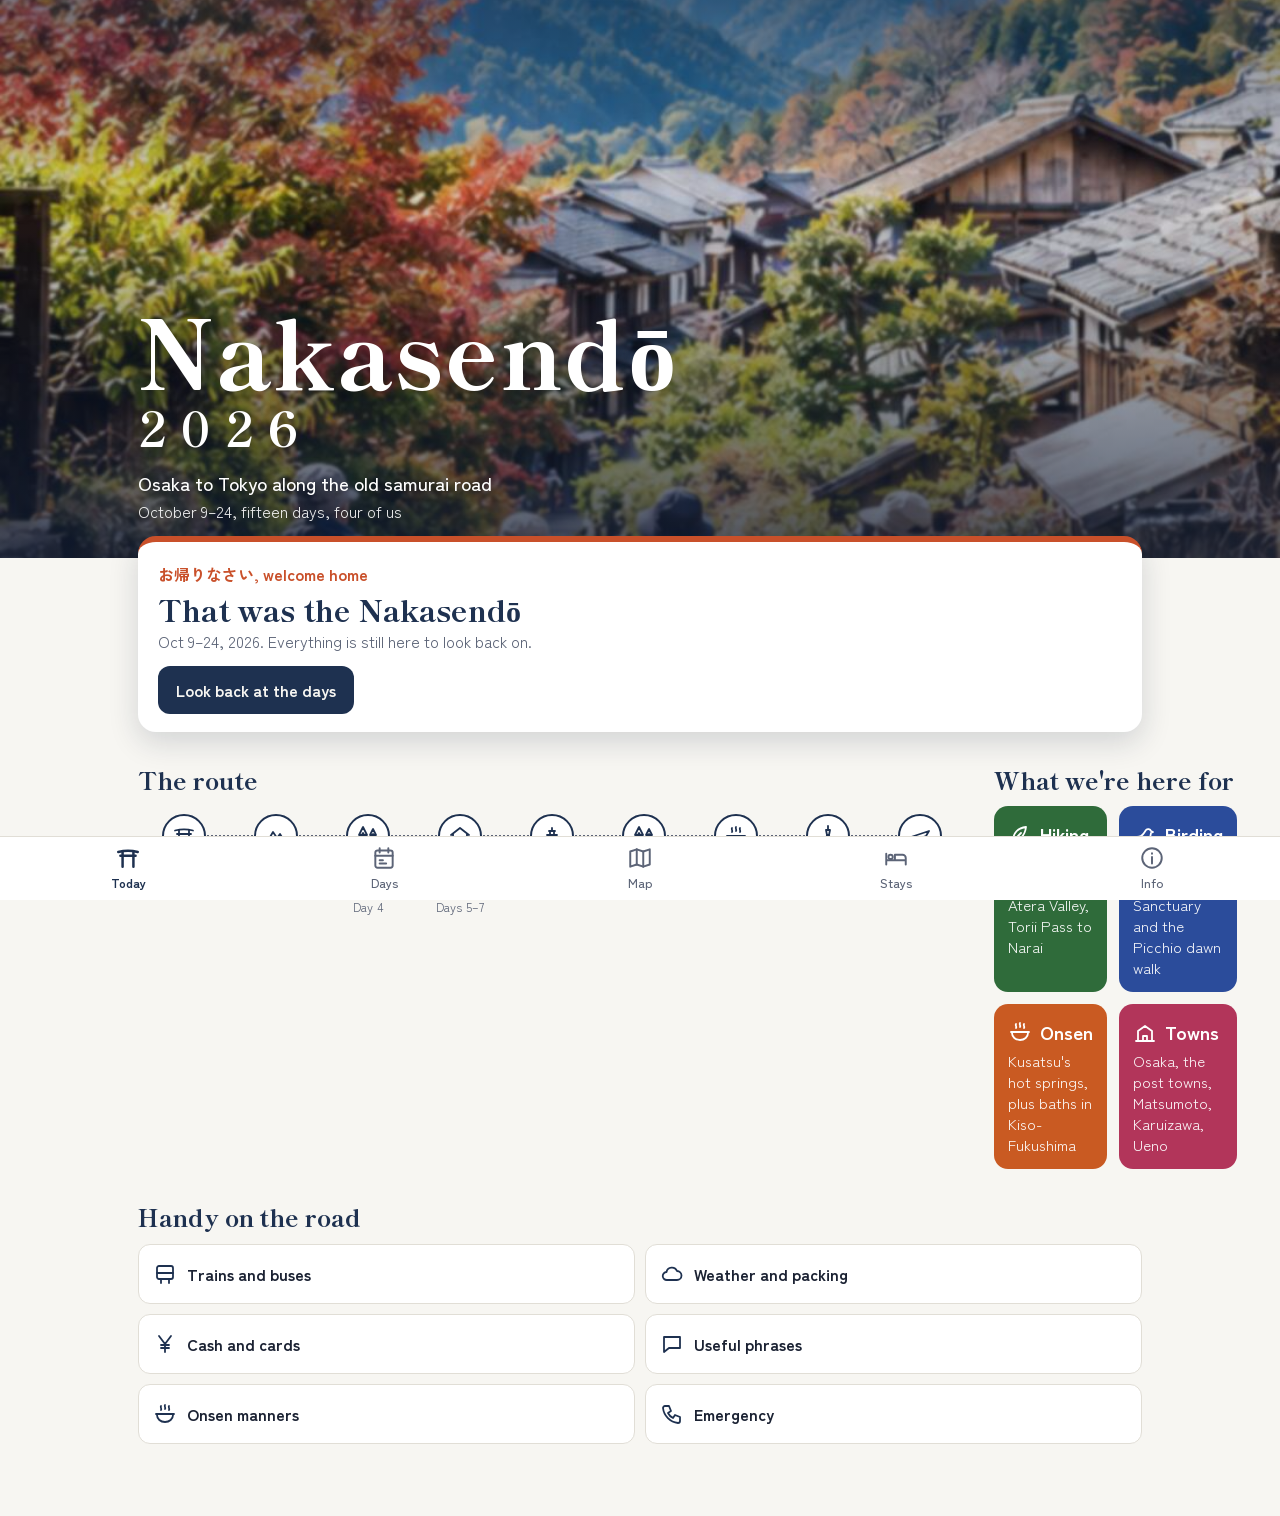
==== 2026/nakasendo/index.html @ 37ab23ee "Add Nakasendo 2026 trip companion site Phone-first multi-page site for GitHub Pages: a Today card th" ====
<!doctype html>
<html lang="en">
<head>
  <meta charset="utf-8">
  <meta name="viewport" content="width=device-width, initial-scale=1, viewport-fit=cover">
  <title>Nakasendō 2026</title>
  <meta name="description" content="Our 15-day trip: Osaka, the Nakasendō, Matsumoto, Karuizawa, Kusatsu Onsen and Tokyo.">
  <meta name="theme-color" content="#1e3150">
  <link rel="manifest" href="manifest.webmanifest">
  <link rel="icon" href="img/icon-192.png">
  <link rel="apple-touch-icon" href="img/apple-touch-icon.png">
  <meta name="apple-mobile-web-app-capable" content="yes">
  <meta name="apple-mobile-web-app-title" content="Nakasendō">
  <link rel="preconnect" href="https://fonts.googleapis.com">
  <link rel="preconnect" href="https://fonts.gstatic.com" crossorigin>
  <link href="https://fonts.googleapis.com/css2?family=Shippori+Mincho+B1:wght@700;800&family=Zen+Kaku+Gothic+New:wght@400;500;700&display=swap" rel="stylesheet">
  <link rel="stylesheet" href="assets/style.css">
</head>
<body data-page="today">
  <header class="hero">
    <div class="wrap">
      <h1>Nakasendō<span class="yr">2026</span></h1>
      <p class="route">Osaka to Tokyo along the old samurai road</p>
      <p class="dates">October 9–24, fifteen days, four of us</p>
    </div>
  </header>

  <main class="wrap">
    <section class="today" id="today" aria-live="polite"></section>

    <div class="home-grid">
      <section class="section" aria-labelledby="h-route">
        <h2 id="h-route">The route</h2>
        <div class="route-strip" id="route-strip"></div>
      </section>

      <section class="section" aria-labelledby="h-themes">
        <h2 id="h-themes">What we're here for</h2>
        <div class="themes">
          <a class="theme hike" href="map.html?cat=hike">
            <h3><svg viewBox="0 0 24 24" aria-hidden="true"><path d="M5 19c6 0 12-5 13-14-8 1-13 6-13 14z"/><path d="M5 19 13 11"/></svg>Hiking</h3>
            <p>Magome to Tsumago, Atera Valley, Torii Pass to Narai</p>
          </a>
          <a class="theme bird" href="map.html?cat=bird">
            <h3><svg viewBox="0 0 24 24" aria-hidden="true"><path d="M4 15c3 0 5-1 7-4l2-3a3 3 0 0 1 5 1l2 1-2 1c0 5-4 8-9 8H6"/></svg>Birding</h3>
            <p>Karuizawa Wild Bird Sanctuary and the Picchio dawn walk</p>
          </a>
          <a class="theme onsen" href="map.html?cat=onsen">
            <h3><svg viewBox="0 0 24 24" aria-hidden="true"><path d="M8 4c-1 1.5 1 2.5 0 4M12 3c-1 1.5 1 2.5 0 4M16 4c-1 1.5 1 2.5 0 4"/><path d="M4 13c0 4 3.5 7 8 7s8-3 8-7"/><path d="M3 12h18"/></svg>Onsen</h3>
            <p>Kusatsu's hot springs, plus baths in Kiso-Fukushima</p>
          </a>
          <a class="theme town" href="map.html?cat=town">
            <h3><svg viewBox="0 0 24 24" aria-hidden="true"><path d="M3 21h18M5 21V11l7-5 7 5v10"/><path d="M10 21v-5h4v5"/></svg>Towns</h3>
            <p>Osaka, the post towns, Matsumoto, Karuizawa, Ueno</p>
          </a>
        </div>
      </section>
    </div>

    <section class="section" aria-labelledby="h-quick">
      <h2 id="h-quick">Handy on the road</h2>
      <div class="quick">
        <a href="info.html#transport"><svg viewBox="0 0 24 24" aria-hidden="true"><rect x="4" y="4" width="16" height="13" rx="2"/><path d="M4 11h16M8 21v-4M16 21v-4"/></svg>Trains and buses</a>
        <a href="info.html#weather"><svg viewBox="0 0 24 24" aria-hidden="true"><path d="M7 18a4 4 0 0 1-.5-8A5.5 5.5 0 0 1 17 9a4.5 4.5 0 0 1 0 9z"/></svg>Weather and packing</a>
        <a href="info.html#money"><svg viewBox="0 0 24 24" aria-hidden="true"><path d="M6 4l6 8 6-8M12 12v8M8 13h8M8 16h8"/></svg>Cash and cards</a>
        <a href="info.html#phrases"><svg viewBox="0 0 24 24" aria-hidden="true"><path d="M4 5h16v11H9l-5 4z"/></svg>Useful phrases</a>
        <a href="info.html#onsen"><svg viewBox="0 0 24 24" aria-hidden="true"><path d="M8 4c-1 1.5 1 2.5 0 4M12 3c-1 1.5 1 2.5 0 4M16 4c-1 1.5 1 2.5 0 4"/><path d="M4 13c0 4 3.5 7 8 7s8-3 8-7"/><path d="M3 12h18"/></svg>Onsen manners</a>
        <a href="info.html#emergency"><svg viewBox="0 0 24 24" aria-hidden="true"><path d="M5 4h4l2 5-3 2a11 11 0 0 0 5 5l2-3 5 2v4a2 2 0 0 1-2 2A17 17 0 0 1 3 6a2 2 0 0 1 2-2z"/></svg>Emergency</a>
      </div>
    </section>
  </main>

  <script src="assets/data.js"></script>
  <script src="assets/app.js"></script>
</body>
</html>
---- 2026/nakasendo/assets/style.css ----
/* Nakasendo 2026 — phone-first trip companion */
:root {
  --ink: #1e3150;          /* aizome indigo */
  --ink-2: #2c4268;
  --paper: #f7f6f2;
  --surface: #ffffff;
  --text: #1b2233;
  --muted: #5c6477;
  --line: #e1ded6;
  --today: #c9502a;        /* persimmon: only for "today" */
  --hike: #2f6b3a;
  --bird: #2b4c9b;
  --onsen: #c95a22;
  --town: #b2355a;
  --travel: #4b5565;
  --stay: #8a6a1f;
  --tabbar-h: 64px;
  --f-display: "Shippori Mincho B1", "Hiragino Mincho ProN", "Yu Mincho", Georgia, serif;
  --f-body: "Zen Kaku Gothic New", "Hiragino Sans", system-ui, -apple-system, sans-serif;
  color-scheme: light;
}
@media (prefers-color-scheme: dark) {
  :root {
    --ink: #9fb6e0;
    --ink-2: #c3d2ee;
    --paper: #10141d;
    --surface: #181e2b;
    --text: #e6e9f0;
    --muted: #a2a9ba;
    --line: #2a3246;
    --today: #ef7a4f;
    --hike: #5fae6c;
    --bird: #7d9bea;
    --onsen: #f08a4f;
    --town: #e2708f;
    --travel: #9aa4b6;
    --stay: #d4b25c;
    color-scheme: dark;
  }
}

* { box-sizing: border-box; }
html { -webkit-text-size-adjust: 100%; scroll-behavior: smooth; }
@media (prefers-reduced-motion: reduce) { html { scroll-behavior: auto; } }
body {
  margin: 0;
  background: var(--paper);
  color: var(--text);
  font-family: var(--f-body);
  font-size: 18px;
  line-height: 1.55;
  padding-bottom: calc(var(--tabbar-h) + env(safe-area-inset-bottom, 0px) + 8px);
}
a { color: var(--ink); text-underline-offset: 3px; }
:focus-visible { outline: 3px solid var(--today); outline-offset: 2px; border-radius: 4px; }
img { max-width: 100%; display: block; }
h1, h2, h3 { font-family: var(--f-display); font-weight: 800; color: var(--ink); line-height: 1.2; margin: 0; text-wrap: balance; }
.wrap { max-width: 760px; margin: 0 auto; padding: 0 18px; }
.sr-only { position: absolute; width: 1px; height: 1px; overflow: hidden; clip: rect(0 0 0 0); white-space: nowrap; }
.muted { color: var(--muted); }

/* ---------- Page header (inner pages) ---------- */
.page-head { padding: calc(env(safe-area-inset-top, 0px) + 22px) 0 14px; }
.page-head h1 { font-size: 34px; }
.page-head p { margin: 4px 0 0; color: var(--muted); font-size: 16px; }

/* ---------- Tab bar ---------- */
.tabbar {
  position: fixed; left: 0; right: 0; bottom: 0; z-index: 1000;
  height: calc(var(--tabbar-h) + env(safe-area-inset-bottom, 0px));
  padding-bottom: env(safe-area-inset-bottom, 0px);
  background: var(--surface);
  border-top: 1px solid var(--line);
  display: grid; grid-template-columns: repeat(5, 1fr);
}
.tabbar a {
  display: flex; flex-direction: column; align-items: center; justify-content: center; gap: 2px;
  text-decoration: none; color: var(--muted); font-size: 12.5px; font-weight: 500;
}
.tabbar svg { width: 26px; height: 26px; stroke: currentColor; fill: none; stroke-width: 1.8; stroke-linecap: round; stroke-linejoin: round; }
.tabbar a[aria-current="page"] { color: var(--ink); font-weight: 700; }
.tabbar a[aria-current="page"] svg { stroke-width: 2.3; }

/* ---------- Home hero ---------- */
.hero {
  position: relative; color: #fff; overflow: hidden;
  background: #1e3150 url("../img/bg.jpg") center 35% / cover no-repeat;
  padding: calc(env(safe-area-inset-top, 0px) + 40px) 0 34px;
  min-height: 62vh; display: flex; align-items: flex-end;
}
.hero::before {
  content: ""; position: absolute; inset: 0;
  background: linear-gradient(180deg, rgba(20,32,56,.55) 0%, rgba(20,32,56,.15) 35%, rgba(20,32,56,.75) 100%);
}
.hero .wrap { position: relative; width: 100%; }
.hero h1 {
  color: #fff; font-size: clamp(54px, 15vw, 96px); letter-spacing: .02em; line-height: .95;
  text-shadow: 0 2px 24px rgba(0,0,0,.35);
}
.hero h1 .yr { display: block; font-size: .5em; letter-spacing: .3em; margin-top: 10px; font-weight: 700; }
.hero .route { margin: 18px 0 0; font-size: 19px; font-weight: 500; text-shadow: 0 1px 10px rgba(0,0,0,.5); }
.hero .dates { margin: 2px 0 0; font-size: 16px; opacity: .9; }

/* ---------- Today card ---------- */
.today {
  margin: -22px 0 0; position: relative; z-index: 2;
  background: var(--surface); border-radius: 18px;
  border-top: 6px solid var(--today);
  box-shadow: 0 10px 30px rgba(20,32,56,.16);
  padding: 20px 20px 18px;
}
.today .kicker { color: var(--today); font-weight: 700; font-size: 16px; margin: 0; }
.today h2 { font-size: 30px; margin-top: 4px; }
.today .where { color: var(--muted); margin: 2px 0 12px; font-size: 16px; }
.today ol { list-style: none; margin: 0 0 14px; padding: 0; }
.today li { display: grid; grid-template-columns: 78px 1fr; gap: 10px; padding: 8px 0; border-top: 1px solid var(--line); font-size: 17px; }
.today li b { font-variant-numeric: tabular-nums; color: var(--ink); }
.today .wx { display: flex; gap: 10px; align-items: baseline; flex-wrap: wrap; font-size: 16px; color: var(--muted); margin-bottom: 12px; }
.today .wx strong { color: var(--text); font-size: 20px; }
.btn-row { display: flex; gap: 10px; flex-wrap: wrap; }
.btn {
  display: inline-flex; align-items: center; justify-content: center; gap: 8px;
  min-height: 48px; padding: 10px 18px; border-radius: 12px;
  font: 700 16px var(--f-body); text-decoration: none; cursor: pointer;
  background: var(--ink); color: var(--paper); border: 0;
}
.btn.ghost { background: transparent; color: var(--ink); border: 2px solid var(--ink); }
.btn.small { min-height: 40px; padding: 6px 14px; font-size: 15px; }

/* ---------- Home sections ---------- */
.section { margin: 34px 0 0; }
.section > h2 { font-size: 24px; margin-bottom: 12px; }
.themes { display: grid; grid-template-columns: 1fr 1fr; gap: 12px; }
.theme {
  display: block; text-decoration: none; color: #fff; border-radius: 14px; padding: 16px 14px 14px; min-height: 132px;
}
.theme h3 { color: #fff; font-family: var(--f-body); font-weight: 700; font-size: 19px; display: flex; align-items: center; gap: 8px; }
.theme svg { width: 24px; height: 24px; stroke: #fff; fill: none; stroke-width: 1.8; stroke-linecap: round; stroke-linejoin: round; }
.theme p { margin: 6px 0 0; font-size: 15px; line-height: 1.4; opacity: .95; }
.theme.hike { background: #2f6b3a; } .theme.bird { background: #2b4c9b; }
.theme.onsen { background: #c95a22; } .theme.town { background: #b2355a; }

/* route strip */
.route-strip { display: flex; gap: 0; overflow-x: auto; scroll-snap-type: x proximity; padding: 4px 2px 10px; margin: 0 -18px; padding-inline: 18px; }
.route-strip a {
  flex: 0 0 auto; scroll-snap-align: start; text-decoration: none; color: var(--text);
  display: flex; flex-direction: column; align-items: center; width: 92px; position: relative; padding-top: 4px;
}
.route-strip a::before { content: ""; position: absolute; top: 25px; left: -50%; width: 100%; border-top: 2px dotted var(--muted); z-index: 0; }
.route-strip a:first-child::before { display: none; }
.route-strip .dot {
  position: relative; z-index: 1; width: 44px; height: 44px; border-radius: 50%; display: grid; place-items: center;
  background: var(--surface); border: 2px solid var(--ink);
}
.route-strip .dot svg { width: 24px; height: 24px; stroke: var(--ink); fill: none; stroke-width: 1.8; stroke-linecap: round; stroke-linejoin: round; }
.route-strip a.is-today .dot { border-color: var(--today); background: var(--today); }
.route-strip a.is-today .dot svg { stroke: #fff; }
.route-strip .nm { font-size: 13.5px; font-weight: 700; margin-top: 6px; text-align: center; line-height: 1.2; }
.route-strip .dy { font-size: 12.5px; color: var(--muted); }

.quick { display: grid; grid-template-columns: 1fr 1fr; gap: 10px; }
.quick a {
  display: flex; align-items: center; gap: 10px; min-height: 60px; padding: 12px 14px;
  background: var(--surface); border: 1px solid var(--line); border-radius: 12px;
  text-decoration: none; color: var(--text); font-weight: 700; font-size: 16px;
}
.quick svg { width: 24px; height: 24px; flex: 0 0 auto; stroke: var(--ink); fill: none; stroke-width: 1.8; stroke-linecap: round; stroke-linejoin: round; }

/* ---------- Days page ---------- */
.daynav {
  position: sticky; top: 0; z-index: 50; background: var(--paper);
  border-bottom: 1px solid var(--line); padding-top: env(safe-area-inset-top, 0px);
}
.daynav .chips { display: flex; gap: 8px; overflow-x: auto; padding: 10px 18px; scrollbar-width: none; }
.daynav .chips::-webkit-scrollbar { display: none; }
.chip {
  flex: 0 0 auto; display: flex; flex-direction: column; align-items: center; min-width: 56px; padding: 6px 10px;
  border-radius: 12px; border: 1.5px solid var(--line); background: var(--surface);
  text-decoration: none; color: var(--text); line-height: 1.15;
}
.chip b { font-size: 17px; }
.chip span { font-size: 12px; color: var(--muted); }
.chip.is-today { border-color: var(--today); background: var(--today); color: #fff; }
.chip.is-today span { color: #fff; }
.chip.is-current { border-color: var(--ink); }

.day { padding: 26px 0 8px; scroll-margin-top: 76px; border-bottom: 1px solid var(--line); }
.day:last-child { border-bottom: 0; }
.day-num { font-family: var(--f-display); font-weight: 800; color: var(--muted); font-size: 17px; margin: 0; }
.day.is-today .day-num { color: var(--today); }
.day h2 { font-size: 30px; margin-top: 2px; }
.day .meta { display: flex; flex-wrap: wrap; gap: 8px 14px; align-items: center; margin: 8px 0 14px; color: var(--muted); font-size: 16px; }
.tags { display: flex; gap: 6px; flex-wrap: wrap; }
.tag { font-size: 13px; font-weight: 700; padding: 3px 10px; border-radius: 999px; color: #fff; }
.tag.hike { background: var(--hike); } .tag.bird { background: var(--bird); } .tag.onsen { background: var(--onsen); }
.tag.town { background: var(--town); } .tag.travel { background: var(--travel); }
@media (prefers-color-scheme: dark) { .tag { color: #10141d; } }
.wxpill { display: inline-flex; gap: 6px; align-items: baseline; }
.wxpill strong { color: var(--text); }

.plan-head { display: flex; align-items: baseline; justify-content: space-between; gap: 12px; margin: 16px 0 2px; }
.plan-head .sub { margin: 0; }
.progress { font-size: 14px; font-weight: 700; color: var(--muted); font-variant-numeric: tabular-nums; }
.today .plan-head { margin-top: 0; justify-content: flex-end; }
.plan { list-style: none; margin: 0 0 14px; padding: 0; }
.plan li { display: grid; grid-template-columns: 34px 72px 1fr; gap: 10px; align-items: start; padding: 10px 0; border-top: 1px solid var(--line); }
.plan li:first-child { border-top: 0; }
.plan .t { font-weight: 700; color: var(--ink); font-variant-numeric: tabular-nums; font-size: 15.5px; padding-top: 4px; line-height: 1.3; }
.plan .w { font-size: 18px; }
.plan .n { display: block; color: var(--muted); font-size: 15.5px; margin-top: 2px; }
.plan li.opt .w::after { content: "Optional"; margin-left: 8px; font-size: 12px; font-weight: 700; color: var(--muted); border: 1px dashed var(--muted); border-radius: 999px; padding: 1px 8px; vertical-align: 2px; }
.chk {
  width: 32px; height: 32px; margin: 0; padding: 0; border-radius: 50%; cursor: pointer;
  border: 2px solid var(--muted); background: var(--surface); display: grid; place-items: center;
}
.chk svg { width: 20px; height: 20px; fill: none; stroke: transparent; stroke-width: 3; stroke-linecap: round; stroke-linejoin: round; }
.todo.done .chk { background: var(--hike); border-color: var(--hike); }
.todo.done .chk svg { stroke: #fff; }
.todo.done .w { text-decoration: line-through; text-decoration-thickness: 1.5px; color: var(--muted); }
.todo.done .t { color: var(--muted); }

.callout { margin: 12px 0 0; padding: 12px 14px; border-radius: 12px; background: var(--surface); border: 1px solid var(--line); font-size: 16.5px; }
.callout.must { border: 2px solid var(--today); }
.callout.must::before { content: "Don't miss: "; font-weight: 700; color: var(--today); }

.sub { font-family: var(--f-body); font-size: 15px; font-weight: 700; color: var(--muted); margin: 18px 0 6px; }
.linklist { list-style: none; margin: 0; padding: 0; }
.linklist li { padding: 8px 0; border-top: 1px solid var(--line); font-size: 17px; }
.linklist li:first-child { border-top: 0; }
.linklist .meal { color: var(--muted); font-size: 14px; display: block; }
.stay-link {
  display: flex; align-items: center; justify-content: space-between; gap: 12px; margin-top: 16px;
  padding: 14px 16px; border-radius: 12px; background: var(--surface); border: 1px solid var(--line);
  text-decoration: none; color: var(--text);
}
.stay-link small { display: block; color: var(--muted); font-size: 14px; }
.stay-link strong { font-size: 17px; }
.stay-link svg { width: 22px; height: 22px; stroke: var(--stay); fill: none; stroke-width: 2; flex: 0 0 auto; }

/* ---------- Stays page ---------- */
.stay { background: var(--surface); border: 1px solid var(--line); border-radius: 16px; padding: 18px; margin: 0 0 16px; scroll-margin-top: 20px; }
.stay.is-tonight { border: 2px solid var(--today); }
.stay .when { font-weight: 700; color: var(--stay); font-size: 16px; margin: 0; }
.stay.is-tonight .when { color: var(--today); }
.stay h2 { font-size: 26px; margin: 4px 0 2px; }
.stay .area { color: var(--muted); margin: 0 0 12px; font-size: 16px; }
.times { display: grid; grid-template-columns: 1fr 1fr; gap: 10px; margin: 0 0 12px; }
.times div { background: var(--paper); border-radius: 10px; padding: 10px 12px; }
.times small { display: block; color: var(--muted); font-size: 13px; }
.times strong { font-size: 18px; }
.stay ul { margin: 0 0 14px; padding-left: 20px; font-size: 16.5px; }
.stay ul li { margin: 3px 0; }
.addr-jp { font-family: var(--f-display); font-size: 17px; margin: 0; }
.addr-en { color: var(--muted); font-size: 14.5px; margin: 2px 0 14px; }

/* taxi overlay */
.taxi {
  position: fixed; inset: 0; z-index: 2000; background: #fff; color: #111;
  display: none; flex-direction: column; padding: calc(env(safe-area-inset-top, 0px) + 18px) 22px calc(env(safe-area-inset-bottom, 0px) + 22px);
}
.taxi.open { display: flex; }
.taxi .ask { font-family: var(--f-display); font-size: 22px; margin: 0 0 18px; color: #333; }
.taxi .big { font-family: var(--f-display); font-weight: 800; font-size: clamp(30px, 9vw, 54px); line-height: 1.35; margin: 0; word-break: break-all; color: #111; }
.taxi .nm { font-size: 22px; margin: 18px 0 0; font-weight: 700; }
.taxi .tel { font-size: 22px; margin: 8px 0 0; }
.taxi .close { margin-top: auto; min-height: 56px; font-size: 18px; background: #1e3150; color: #fff; }

/* ---------- Info page ---------- */
.info details { background: var(--surface); border: 1px solid var(--line); border-radius: 14px; margin: 0 0 12px; scroll-margin-top: 20px; }
.info summary {
  list-style: none; cursor: pointer; padding: 16px 18px; display: flex; align-items: center; gap: 12px;
  font-family: var(--f-display); font-weight: 800; font-size: 21px; color: var(--ink); min-height: 60px;
}
.info summary::-webkit-details-marker { display: none; }
.info summary::after { content: "+"; margin-left: auto; font-family: var(--f-body); font-size: 26px; font-weight: 400; color: var(--muted); }
.info details[open] summary::after { content: "−"; }
.info summary svg { width: 24px; height: 24px; stroke: var(--ink); fill: none; stroke-width: 1.8; stroke-linecap: round; stroke-linejoin: round; flex: 0 0 auto; }
.info .body { padding: 0 18px 16px; font-size: 17px; }
.info .body p { margin: 0 0 10px; }
.info .body ul { margin: 0 0 10px; padding-left: 20px; }
.info .body li { margin: 4px 0; }
.info table { width: 100%; border-collapse: collapse; font-size: 15.5px; margin: 4px 0 10px; }
.info th, .info td { text-align: left; padding: 8px 6px; border-top: 1px solid var(--line); vertical-align: top; }
.info th { font-size: 13px; color: var(--muted); font-weight: 700; border-top: 0; }
.info td.num { font-variant-numeric: tabular-nums; white-space: nowrap; }
.phrase { padding: 10px 0; border-top: 1px solid var(--line); }
.phrase:first-child { border-top: 0; }
.phrase .jp { font-family: var(--f-display); font-size: 22px; font-weight: 700; display: block; }
.phrase .ro { color: var(--muted); font-size: 15px; }
.tel-big { display: inline-block; font-size: 24px; font-weight: 700; text-decoration: none; }

/* ---------- Map page ---------- */
body.page-map { padding-bottom: 0; }
#map { position: fixed; inset: 0 0 calc(var(--tabbar-h) + env(safe-area-inset-bottom, 0px)) 0; z-index: 1; }
.map-filters {
  position: fixed; z-index: 500; left: 0; right: 0; top: calc(env(safe-area-inset-top, 0px) + 10px);
  display: flex; gap: 8px; overflow-x: auto; padding: 0 12px; scrollbar-width: none;
}
.map-filters::-webkit-scrollbar { display: none; }
.map-filters button {
  flex: 0 0 auto; min-height: 40px; padding: 6px 14px; border-radius: 999px; border: 0;
  background: var(--surface); color: var(--text); font: 700 15px var(--f-body);
  box-shadow: 0 2px 8px rgba(0,0,0,.18); display: flex; align-items: center; gap: 6px; cursor: pointer;
}
.map-filters button i { width: 12px; height: 12px; border-radius: 50%; display: inline-block; }
.map-filters button[aria-pressed="true"] { background: var(--ink); color: var(--paper); }
.locate {
  position: fixed; z-index: 500; right: 14px; bottom: calc(var(--tabbar-h) + env(safe-area-inset-bottom, 0px) + 26px);
  width: 52px; height: 52px; border-radius: 50%; border: 0; background: var(--surface); box-shadow: 0 2px 10px rgba(0,0,0,.25);
  display: grid; place-items: center; cursor: pointer;
}
.locate svg { width: 26px; height: 26px; stroke: var(--ink); fill: none; stroke-width: 2; }
.locate[aria-pressed="true"] { background: var(--ink); }
.locate[aria-pressed="true"] svg { stroke: var(--paper); }
.leaflet-popup-content { font-family: var(--f-body); font-size: 16px; line-height: 1.45; margin: 12px 14px; }
.leaflet-popup-content b { font-size: 17px; }
.leaflet-popup-content .pd { color: #666; font-size: 14px; }
.leaflet-popup-content a { font-weight: 700; }
.pin { width: 18px; height: 18px; border-radius: 50%; border: 2.5px solid #fff; box-shadow: 0 1px 5px rgba(0,0,0,.5); }
.pin.sq { border-radius: 4px; }
.pin.opt { opacity: .6; border-style: dashed; }
.me { width: 18px; height: 18px; border-radius: 50%; background: #1a73e8; border: 3px solid #fff; box-shadow: 0 0 0 6px rgba(26,115,232,.25); }

/* ---------- iPad / wide ---------- */
@media (min-width: 900px) {
  body { font-size: 19px; }
  .wrap { max-width: 1040px; }
  .home-grid { display: grid; grid-template-columns: 1.1fr 1fr; gap: 28px; align-items: start; }
  .home-grid .section:first-child { margin-top: 34px; }
  .themes { grid-template-columns: 1fr 1fr; }
  .days-layout { display: grid; grid-template-columns: 220px 1fr; gap: 34px; }
  .daynav { position: sticky; top: 0; align-self: start; border: 0; background: transparent; max-height: 100vh; overflow-y: auto; padding-top: 18px; }
  .daynav .chips { flex-direction: column; padding: 0; overflow: visible; }
  .chip { flex-direction: row; justify-content: space-between; gap: 10px; }
  .day { scroll-margin-top: 16px; }
  .stays-grid { display: grid; grid-template-columns: 1fr 1fr; gap: 16px; }
  .stays-grid .stay { margin: 0; }
  .info { columns: 2; column-gap: 16px; }
  .info details { break-inside: avoid; }
}

/* Latin figures for temperatures and prices (the Japanese face has wide ° and ¥) */
.wxpill, .today .wx, .plan .t, .times strong, .info td.num, .progress { font-family: -apple-system, system-ui, "Helvetica Neue", sans-serif; }
.addr-jp, .taxi .big { line-break: strict; }
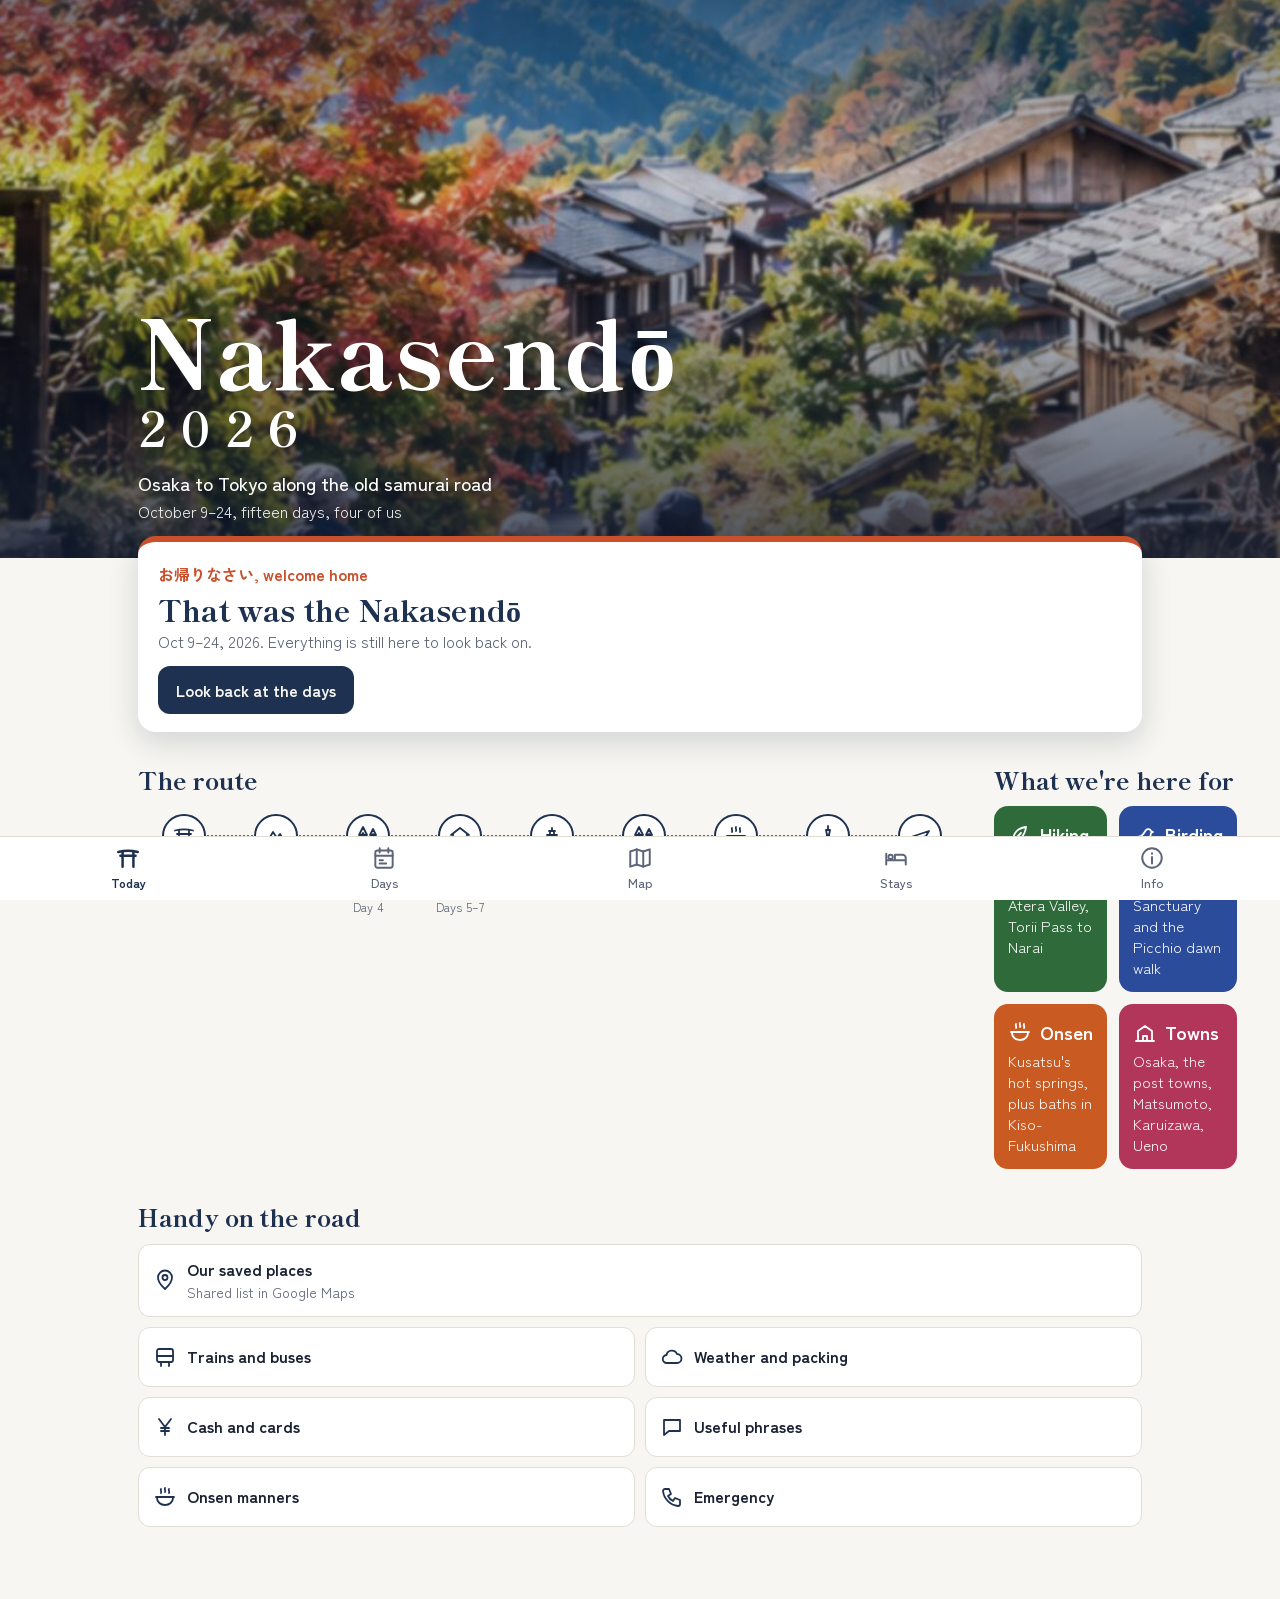
==== commit 29eec92b: "Add shared Google Maps list to the Nakasendo site Home gets an "Our saved places" tile and the map g" ====
--- a/2026/nakasendo/index.html
+++ b/2026/nakasendo/index.html
@@ -60,6 +60,7 @@
     <section class="section" aria-labelledby="h-quick">
       <h2 id="h-quick">Handy on the road</h2>
       <div class="quick">
+        <a class="wide" href="https://maps.app.goo.gl/hqgxaayJiJdpBsfd6" target="_blank" rel="noopener"><svg viewBox="0 0 24 24" aria-hidden="true"><path d="M12 21s-7-6.2-7-11.5a7 7 0 0 1 14 0C19 14.8 12 21 12 21z"/><circle cx="12" cy="9.5" r="2.5"/></svg><span>Our saved places<small>Shared list in Google Maps</small></span></a>
         <a href="info.html#transport"><svg viewBox="0 0 24 24" aria-hidden="true"><rect x="4" y="4" width="16" height="13" rx="2"/><path d="M4 11h16M8 21v-4M16 21v-4"/></svg>Trains and buses</a>
         <a href="info.html#weather"><svg viewBox="0 0 24 24" aria-hidden="true"><path d="M7 18a4 4 0 0 1-.5-8A5.5 5.5 0 0 1 17 9a4.5 4.5 0 0 1 0 9z"/></svg>Weather and packing</a>
         <a href="info.html#money"><svg viewBox="0 0 24 24" aria-hidden="true"><path d="M6 4l6 8 6-8M12 12v8M8 13h8M8 16h8"/></svg>Cash and cards</a>
--- a/2026/nakasendo/assets/style.css
+++ b/2026/nakasendo/assets/style.css
@@ -342,3 +342,12 @@
 /* Latin figures for temperatures and prices (the Japanese face has wide ° and ¥) */
 .wxpill, .today .wx, .plan .t, .times strong, .info td.num, .progress { font-family: -apple-system, system-ui, "Helvetica Neue", sans-serif; }
 .addr-jp, .taxi .big { line-break: strict; }
+
+/* Shared Google Maps list */
+.quick a.wide { grid-column: 1 / -1; }
+.quick a small { display: block; font-weight: 400; color: var(--muted); font-size: 14px; }
+.map-filters a.saved {
+  flex: 0 0 auto; min-height: 40px; padding: 6px 14px; border-radius: 999px; display: flex; align-items: center;
+  background: var(--surface); color: var(--ink); font: 700 15px var(--f-body); text-decoration: none;
+  border: 2px solid var(--ink); box-shadow: 0 2px 8px rgba(0,0,0,.18);
+}
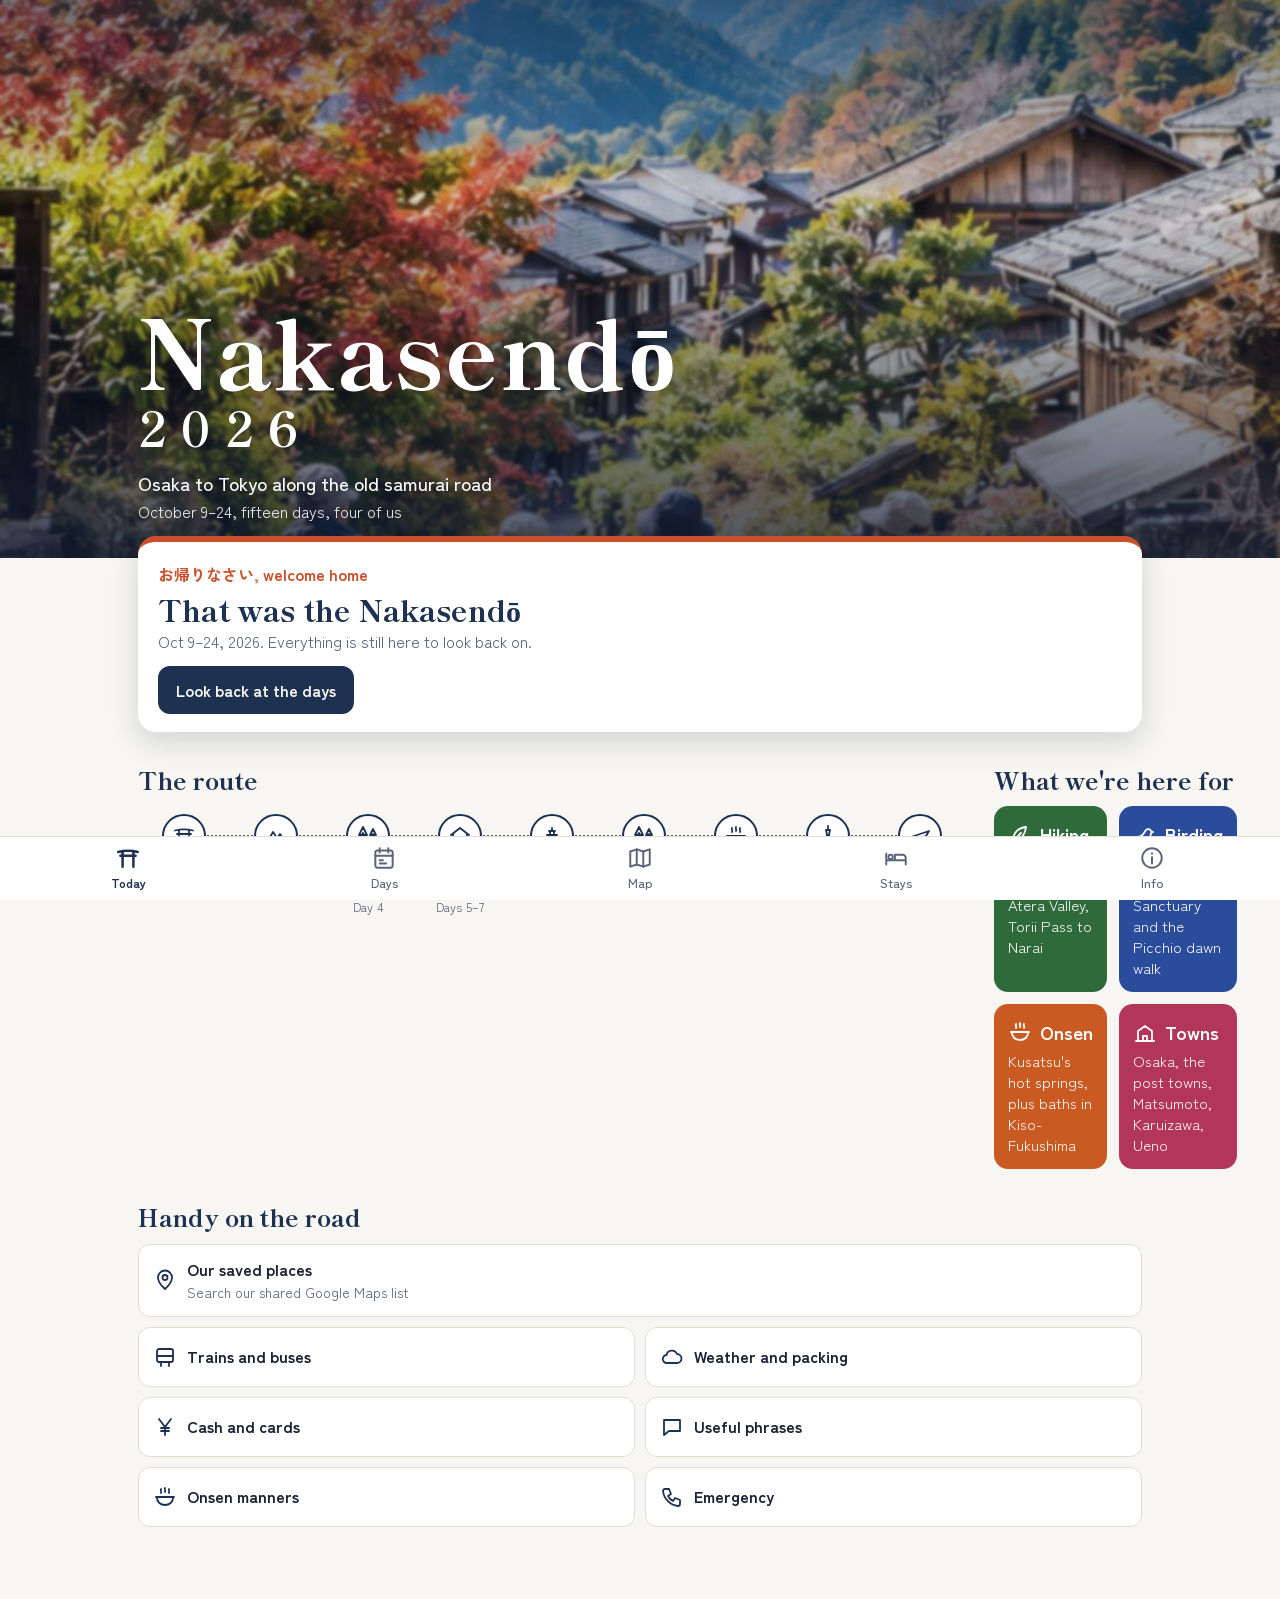
==== commit 79436d27: "Add searchable saved-places page and exact Airbnb addresses "Our saved places" on Home and the Map n" ====
--- a/2026/nakasendo/index.html
+++ b/2026/nakasendo/index.html
@@ -60,7 +60,7 @@
     <section class="section" aria-labelledby="h-quick">
       <h2 id="h-quick">Handy on the road</h2>
       <div class="quick">
-        <a class="wide" href="https://maps.app.goo.gl/hqgxaayJiJdpBsfd6" target="_blank" rel="noopener"><svg viewBox="0 0 24 24" aria-hidden="true"><path d="M12 21s-7-6.2-7-11.5a7 7 0 0 1 14 0C19 14.8 12 21 12 21z"/><circle cx="12" cy="9.5" r="2.5"/></svg><span>Our saved places<small>Shared list in Google Maps</small></span></a>
+        <a class="wide" href="places.html"><svg viewBox="0 0 24 24" aria-hidden="true"><path d="M12 21s-7-6.2-7-11.5a7 7 0 0 1 14 0C19 14.8 12 21 12 21z"/><circle cx="12" cy="9.5" r="2.5"/></svg><span>Our saved places<small>Search our shared Google Maps list</small></span></a>
         <a href="info.html#transport"><svg viewBox="0 0 24 24" aria-hidden="true"><rect x="4" y="4" width="16" height="13" rx="2"/><path d="M4 11h16M8 21v-4M16 21v-4"/></svg>Trains and buses</a>
         <a href="info.html#weather"><svg viewBox="0 0 24 24" aria-hidden="true"><path d="M7 18a4 4 0 0 1-.5-8A5.5 5.5 0 0 1 17 9a4.5 4.5 0 0 1 0 9z"/></svg>Weather and packing</a>
         <a href="info.html#money"><svg viewBox="0 0 24 24" aria-hidden="true"><path d="M6 4l6 8 6-8M12 12v8M8 13h8M8 16h8"/></svg>Cash and cards</a>
--- a/2026/nakasendo/assets/style.css
+++ b/2026/nakasendo/assets/style.css
@@ -351,3 +351,66 @@
   background: var(--surface); color: var(--ink); font: 700 15px var(--f-body); text-decoration: none;
   border: 2px solid var(--ink); box-shadow: 0 2px 8px rgba(0,0,0,.18);
 }
+
+/* Speak buttons on phrases */
+.phrase { display: grid; grid-template-columns: 1fr auto; gap: 4px 12px; align-items: center; }
+.phrase .jp, .phrase .ro { grid-column: 1; }
+.phrase .speak {
+  grid-column: 2; grid-row: 1 / span 2; width: 48px; height: 48px; border-radius: 50%; cursor: pointer;
+  border: 2px solid var(--ink); background: var(--surface); display: grid; place-items: center; padding: 0;
+}
+.phrase .speak svg { width: 24px; height: 24px; stroke: var(--ink); fill: none; stroke-width: 2; stroke-linecap: round; stroke-linejoin: round; }
+.phrase .speak.on { background: var(--ink); }
+.phrase .speak.on svg { stroke: var(--paper); }
+
+/* Taxi screen actions */
+.taxi-actions { margin-top: auto; display: grid; gap: 10px; }
+.taxi .close { margin-top: 0; }
+.taxi .say { min-height: 56px; font-size: 18px; background: #fff; color: #1e3150; border: 2px solid #1e3150; }
+.taxi .say svg { width: 24px; height: 24px; stroke: currentColor; fill: none; stroke-width: 2; stroke-linecap: round; stroke-linejoin: round; }
+.taxi .say.on { background: #1e3150; color: #fff; }
+
+/* ---------- Saved places page ---------- */
+.pl-top { position: sticky; top: 0; z-index: 60; background: var(--paper); padding: calc(env(safe-area-inset-top, 0px) + 8px) 0 8px; margin: 0 -18px; padding-inline: 18px; border-bottom: 1px solid var(--line); }
+.pl-combo { position: relative; }
+.pl-search {
+  width: 100%; min-height: 54px; padding: 12px 16px 12px 46px; border-radius: 14px; border: 2px solid var(--ink);
+  background: var(--surface) url("data:image/svg+xml,%3Csvg xmlns='http://www.w3.org/2000/svg' viewBox='0 0 24 24' fill='none' stroke='%235c6477' stroke-width='2' stroke-linecap='round'%3E%3Ccircle cx='11' cy='11' r='7'/%3E%3Cpath d='M20 20l-4-4'/%3E%3C/svg%3E") 14px center / 22px no-repeat;
+  color: var(--text); font: 500 18px var(--f-body); -webkit-appearance: none; appearance: none;
+}
+.pl-search::placeholder { color: var(--muted); }
+.pl-suggest {
+  position: absolute; left: 0; right: 0; top: calc(100% + 6px); z-index: 70; list-style: none; margin: 0; padding: 6px;
+  background: var(--surface); border: 1px solid var(--line); border-radius: 14px; box-shadow: 0 12px 30px rgba(20,32,56,.22);
+  max-height: 60vh; overflow-y: auto;
+}
+.pl-suggest li { display: flex; align-items: center; gap: 10px; border-radius: 10px; }
+.pl-suggest li.on { background: var(--paper); }
+.pl-go { flex: 1; min-width: 0; text-align: left; background: none; border: 0; padding: 10px 8px; cursor: pointer; color: var(--text); font: inherit; }
+.pl-go .pl-name { display: block; font-size: 18px; font-weight: 700; }
+.pl-go .pl-meta { display: block; font-size: 14px; color: var(--muted); }
+.pl-suggest .btn { margin-right: 4px; }
+.pl-none { padding: 14px 10px; color: var(--muted); font-size: 16px; }
+.pl-jump { display: flex; gap: 8px; overflow-x: auto; padding-top: 10px; scrollbar-width: none; }
+.pl-jump::-webkit-scrollbar { display: none; }
+.pl-jump a { flex: 0 0 auto; padding: 7px 14px; border-radius: 999px; background: var(--surface); border: 1.5px solid var(--line); color: var(--text); text-decoration: none; font-weight: 700; font-size: 15px; }
+.pl-jump a span { color: var(--muted); font-weight: 500; }
+.pl-listbtn { width: 100%; margin: 16px 0 4px; }
+.pl-group { scroll-margin-top: 140px; margin-top: 26px; }
+.pl-group h2 { font-size: 26px; margin-bottom: 4px; }
+.pl-list { list-style: none; margin: 0; padding: 0; }
+.pl-area { margin: 14px 0 2px; font-weight: 700; color: var(--ink); font-size: 15px; display: flex; gap: 8px; align-items: baseline; }
+.pl-area span { color: var(--muted); font-weight: 500; font-size: 14px; }
+.pl-item {
+  display: flex; align-items: center; gap: 12px; padding: 12px 14px; margin: 6px 0;
+  background: var(--surface); border: 1px solid var(--line); border-radius: 12px; scroll-margin-top: 150px;
+}
+.pl-text { flex: 1; min-width: 0; }
+.pl-name { margin: 0; font-size: 18px; font-weight: 700; line-height: 1.3; }
+.pl-meta { margin: 2px 0 0; font-size: 14.5px; color: var(--muted); }
+.pl-meta .sep::before { content: ""; display: inline-block; width: 4px; height: 4px; border-radius: 50%; background: currentColor; margin: 0 8px; vertical-align: middle; }
+.pl-item .btn { flex: 0 0 auto; }
+.pl-item.flash { animation: plflash 1.6s ease-out; }
+@keyframes plflash { 0%, 30% { border-color: var(--today); box-shadow: 0 0 0 4px color-mix(in srgb, var(--today) 30%, transparent); } 100% { border-color: var(--line); box-shadow: none; } }
+@media (prefers-reduced-motion: reduce) { .pl-item.flash { animation: none; border: 2px solid var(--today); } }
+@media (min-width: 900px) { .pl-list { display: grid; grid-template-columns: 1fr 1fr; column-gap: 12px; } .pl-area { grid-column: 1 / -1; } }
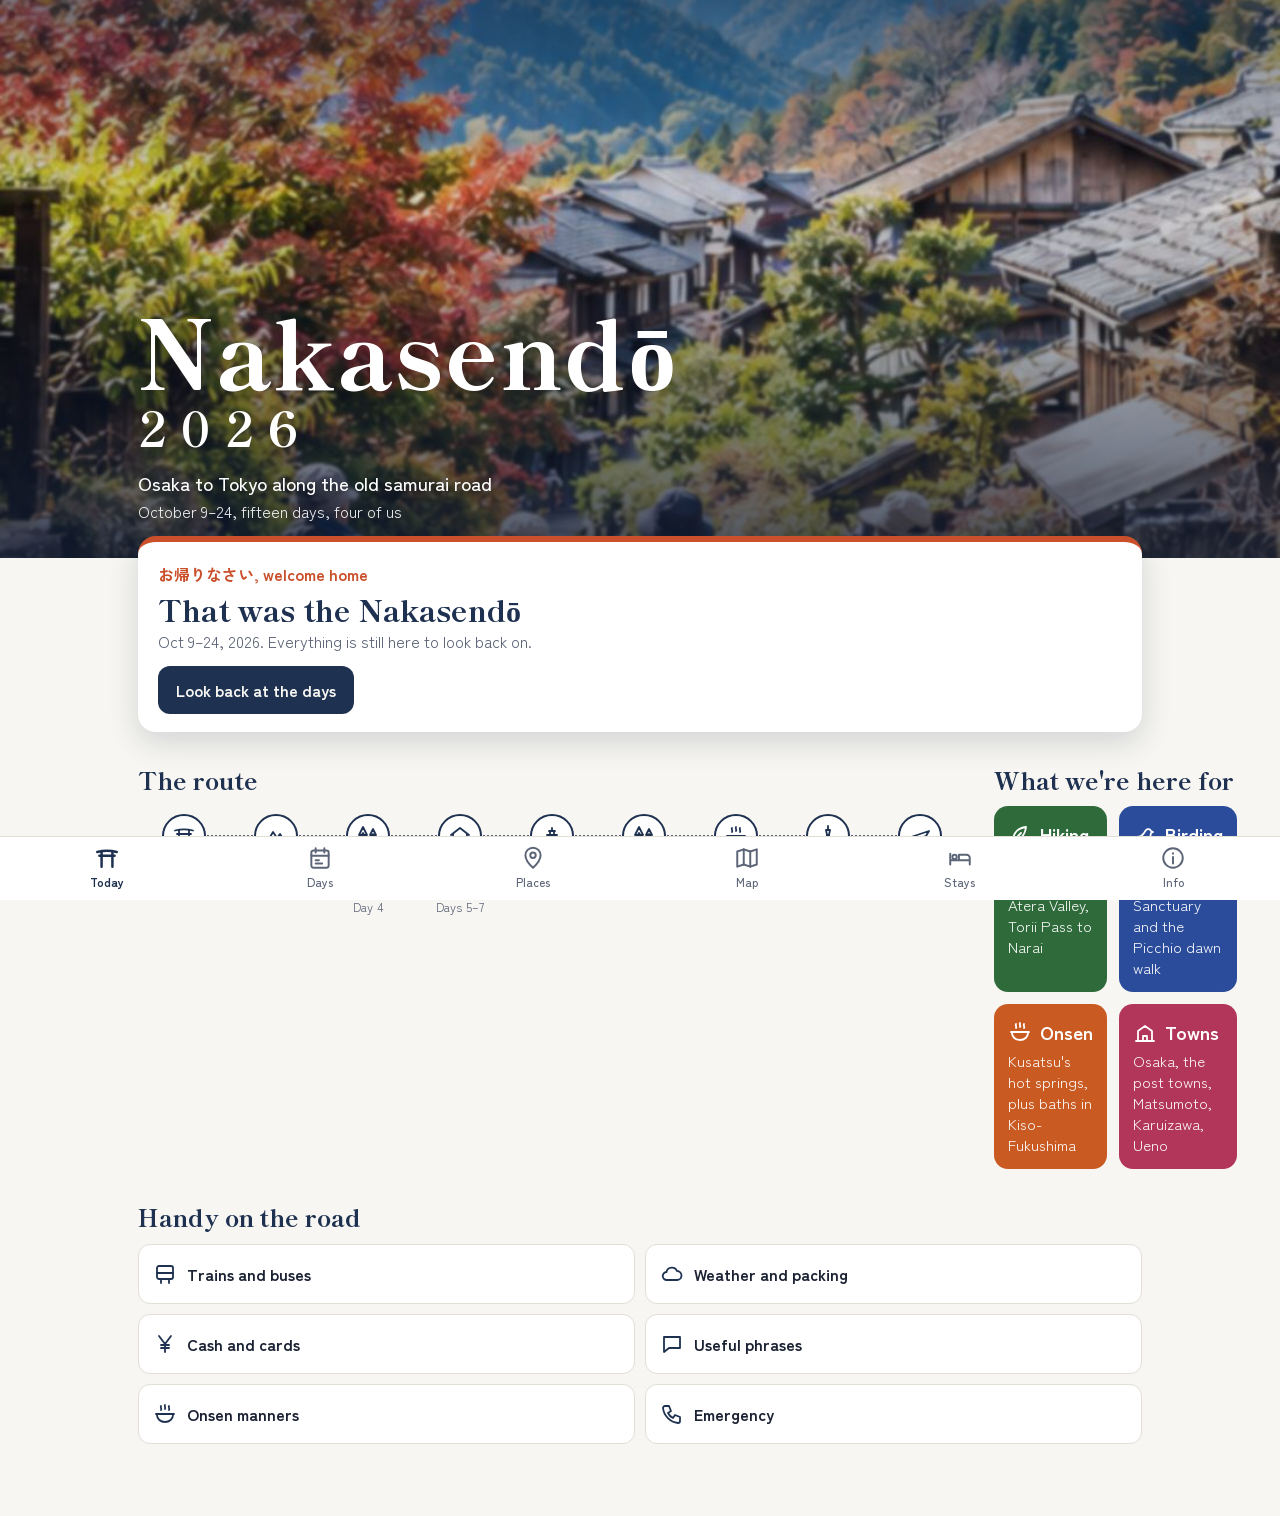
==== commit 33440892: "Add a Places tab and drop the Home saved-places tile The tab bar is now Today, Days, Places, Map, St" ====
--- a/2026/nakasendo/index.html
+++ b/2026/nakasendo/index.html
@@ -60,7 +60,6 @@
     <section class="section" aria-labelledby="h-quick">
       <h2 id="h-quick">Handy on the road</h2>
       <div class="quick">
-        <a class="wide" href="places.html"><svg viewBox="0 0 24 24" aria-hidden="true"><path d="M12 21s-7-6.2-7-11.5a7 7 0 0 1 14 0C19 14.8 12 21 12 21z"/><circle cx="12" cy="9.5" r="2.5"/></svg><span>Our saved places<small>Search our shared Google Maps list</small></span></a>
         <a href="info.html#transport"><svg viewBox="0 0 24 24" aria-hidden="true"><rect x="4" y="4" width="16" height="13" rx="2"/><path d="M4 11h16M8 21v-4M16 21v-4"/></svg>Trains and buses</a>
         <a href="info.html#weather"><svg viewBox="0 0 24 24" aria-hidden="true"><path d="M7 18a4 4 0 0 1-.5-8A5.5 5.5 0 0 1 17 9a4.5 4.5 0 0 1 0 9z"/></svg>Weather and packing</a>
         <a href="info.html#money"><svg viewBox="0 0 24 24" aria-hidden="true"><path d="M6 4l6 8 6-8M12 12v8M8 13h8M8 16h8"/></svg>Cash and cards</a>
--- a/2026/nakasendo/assets/style.css
+++ b/2026/nakasendo/assets/style.css
@@ -71,11 +71,11 @@
   padding-bottom: env(safe-area-inset-bottom, 0px);
   background: var(--surface);
   border-top: 1px solid var(--line);
-  display: grid; grid-template-columns: repeat(5, 1fr);
+  display: grid; grid-template-columns: repeat(6, 1fr);
 }
 .tabbar a {
   display: flex; flex-direction: column; align-items: center; justify-content: center; gap: 2px;
-  text-decoration: none; color: var(--muted); font-size: 12.5px; font-weight: 500;
+  text-decoration: none; color: var(--muted); font-size: 12px; font-weight: 500; min-width: 0;
 }
 .tabbar svg { width: 26px; height: 26px; stroke: currentColor; fill: none; stroke-width: 1.8; stroke-linecap: round; stroke-linejoin: round; }
 .tabbar a[aria-current="page"] { color: var(--ink); font-weight: 700; }
@@ -414,3 +414,4 @@
 @keyframes plflash { 0%, 30% { border-color: var(--today); box-shadow: 0 0 0 4px color-mix(in srgb, var(--today) 30%, transparent); } 100% { border-color: var(--line); box-shadow: none; } }
 @media (prefers-reduced-motion: reduce) { .pl-item.flash { animation: none; border: 2px solid var(--today); } }
 @media (min-width: 900px) { .pl-list { display: grid; grid-template-columns: 1fr 1fr; column-gap: 12px; } .pl-area { grid-column: 1 / -1; } }
+.pl-btns { display: flex; flex-direction: column; gap: 6px; flex: 0 0 auto; }
